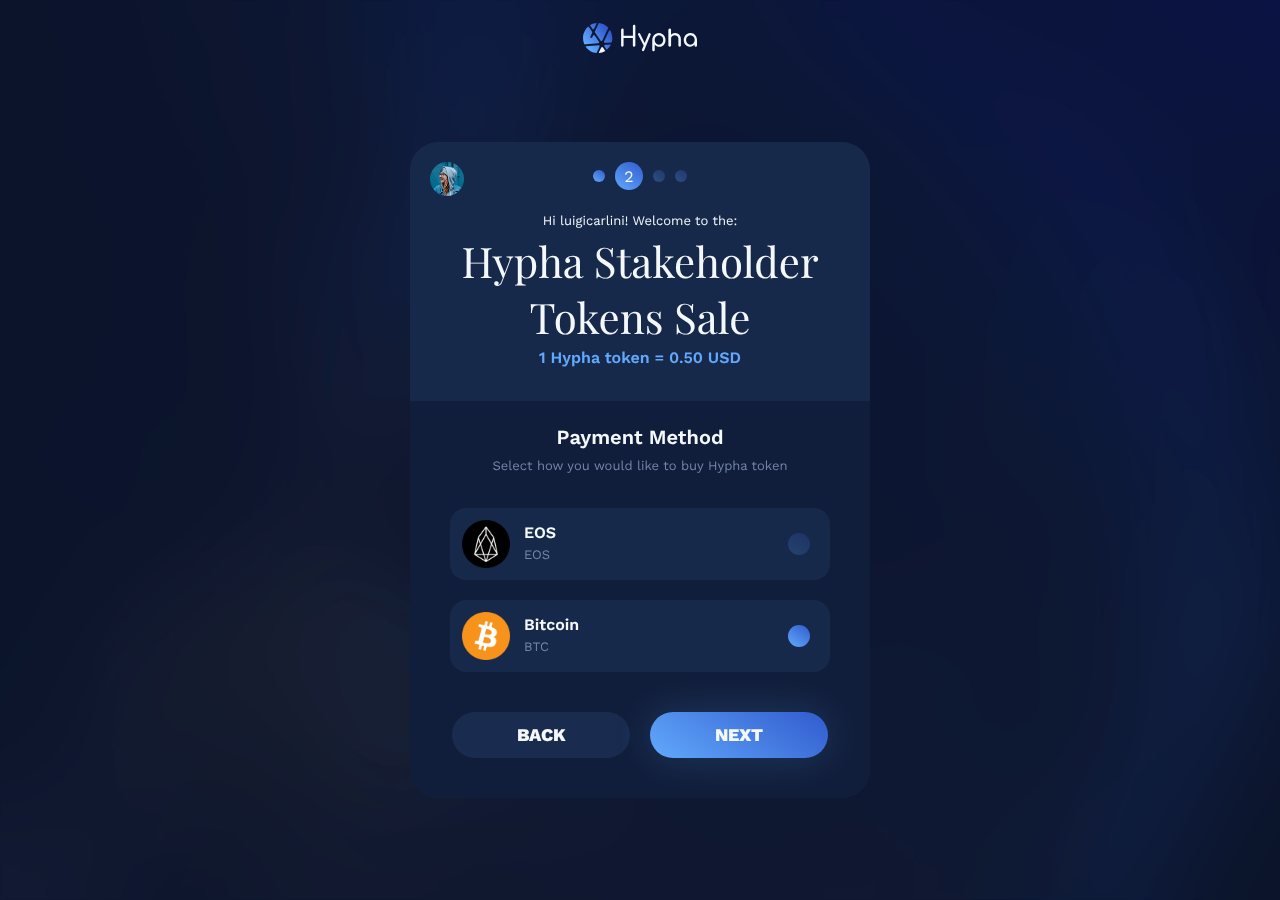
==== step-2-locked.html @ c818105a "steps update" ====
<!DOCTYPE html>
<html lang="en">

<head>
    <meta charset="UTF-8">
    <meta name="viewport" content="width=device-width, initial-scale=1.0">
    <title>Hypha :: Token Sale</title>
    <link rel="stylesheet" href="css/style.css" />
    <link rel="icon" type="image/x-icon" href="img/favicon.png">
    <link rel="preconnect" href="https://fonts.googleapis.com">
    <link rel="preconnect" href="https://fonts.gstatic.com" crossorigin>
    <link
        href="https://fonts.googleapis.com/css2?family=Playfair+Display:ital@0;1&family=Work+Sans:ital,wght@0,300;0,400;0,600;0,700;1,300;1,400;1,600;1,700&display=swap"
        rel="stylesheet">
</head>




<body>
    <header>
        <a href="https://hypha.earth/" target="_blank">
            <img src="img/logos/logo-white.svg" />
        </a>
    </header>
    <main>
        <section class="multistep">
            <div class="area">
                <div id="buyhypha-wizard">
                    <div id="step-2">
                        <div class="generic-card glow-back has-link token-options-to-buy">
                            <div class="wrappo">
                                <div class="step-nav">
                                    <div class="stp done"></div>
                                    <div class="stp active">
                                        <p>2</p>
                                    </div>
                                    <div class="stp"></div>
                                    <div class="stp"></div>
                                </div>
                                <div id="account-image">
                                    <img src="img/avatars/avatar.jpg" />
                                </div>
                                <div class="top">
                                    <p class="text-small white">Hi <span id="account-name">luigicarlini</span>! Welcome to the:</p>
                                    <h2 class="titles white">Hypha Stakeholder Tokens Sale</h2>
                                    <p class="subtitle">1 Hypha token = <span id="hypha-value-usd">0.50</span> USD</p>
                                </div>
                                <div class="bottom">
                                    <p class="text-big white">Payment Method</p>
                                    <p class="text-small">Select how you would like to buy Hypha token</p>
                                    <div id="payment-options">
                                        <div class="token-select" id="choose-EOS">
                                            <img src="img/tokens/eos.png">
                                            <div>
                                                <p class="white bold">EOS</p>
                                                <p class="grey text-small">EOS</p>
                                            </div>
                                        </div>
                                        <div class="token-select selected" id="choose-BTC">
                                            <img src="img/tokens/btc.png">
                                            <div>
                                                <p class="white bold">Bitcoin</p>
                                                <p class="grey text-small">BTC</p>
                                            </div>
                                        </div>
                                    </div>
                                    <div class="steps-action">
                                        <button class="button secondary" id="button-previous">Back</button>
                                        <button class="button primary" id="button-next">Next</button>
                                    </div>

                                </div>
                            </div>
                        </div>
                    </div>
                </div>
            </div>
        </section>
    </main>

</body>

</html>
---- css/style.css ----
:root {
    --footer-blu: #101B34;
    --dark-blu: #111E3B;
    --card-dark-blu: #17294A;
    --light-blu: #61A9FC;
    --lb-transp: rgba(97,169,252,0.1);
    --lb-transp-hover: rgba(97,169,252,0.2);
    --lb-transp-3: rgba(97,169,252,0.07);
    --grey: #7485AA;    
    --white: #F4F8FB;
    --gradient: linear-gradient(35Deg, #61A9FC, #315BCE);
    --titles: 'Playfair Display', serif;
    --text: 'Work Sans', sans-serif;

    --kern: -.4px;

    --glow-shadow: 0px 0px 40px rgba(97,169,252,0.2);
    --glow-shadow-hover: 0px 0px 60px rgba(97,169,252,0.5);
}

* {
    box-sizing: border-box;
}

html {
    scroll-behavior: smooth;
}

body,html {
    margin:0;
    color:var(--grey);
    font-family: var(--text);
    font-weight:400;
    text-rendering: geometricPrecision;
    
}

.multistep {
    background-color:var(--dark-blu);
    width:100%;
    min-height: 100svh;
    background-image:url('../img/backgrounds/background.png');
    background-size:cover;
}

header {
    position:fixed;
    top:0;
    width:100%;
    height:80px;
    display:flex;
    align-items: center;
    justify-content: center;
}

header img {
    width:114px;
    
}

a {
    color:var(--light-blu);
    text-decoration: underline;
    font-weight:600;
}

.area {
    width:calc(100% - 40px);
    display:flex;
    align-items: center;
    justify-content: center;
    min-height:100svh;
    padding:80px 0px 40px 0px;
    margin:auto;
    position:relative;
    perspective: 800px;
}

.bold {
    font-weight: 600;
}

.white {
    color:var(--white);
}

.light-blu {
    color:var(--light-blu);
}

.small {
    font-size:13px;
}

.title-small {
    font-size:28px;
    font-weight:800;
    line-height:1.2em;
}



.titles {
    font-size:42px;
    font-family: var(--titles);
    margin-top:0;
    margin-bottom:0;
    font-weight: 400;

}

.subtitle {
    color:var(--light-blu);
    font-weight:600;
    margin:0;
}

.text-big {
    font-size:20px;
    font-weight:600;
    margin-top:0;
    margin-bottom: 4px;
}

p {
    font-size:16px;
    line-height:1.6em;
    margin:0;
}

.text-small {
    font-size:13px;
    margin-top:0;
}

.big-amount {
    font-size:40px;
    margin:0;
    font-weight: 300;
}


/* generic card*/
.generic-card {
    width:460px;
    position:relative;
    
}


.glow-back:before {
    content:"";
    width:calc(100% + 0px);
    height:calc(100% + 0px);
    position:absolute;
    left:-0px;
    top:-0px;
    background:var(--gradient);
    border-radius:30px;
    transition-duration:.3s;
    opacity:0;
    box-shadow: var(--glow-shadow);
}

.glow-back:hover:before{
    opacity:1;
    width:calc(100% + 6px);
    height:calc(100% + 6px);
    left:-3px;
    top:-3px;
}


.generic-card .wrappo {
    border-radius:28px;
    padding-top:60px;
    background-color:var(--card-dark-blu);
    position:relative;
    overflow:hidden;
}

.steps-action {
    display:flex;
    align-items: center;
    justify-content: center;
    gap:20px;
    margin-top:40px;
}

.button {
    text-transform: uppercase;
    font-weight:800;
    font-size:18px;
    color:var(--white);
    border-radius:50px;
    padding:14px 38px;
    transition-duration: .3s;
    line-height:1em;
    display:inline-block;
    text-decoration: none;
    border:none;
    font-family: var(--text);
    text-align: center;
    width:178px;
    text-align: center;
    cursor:pointer;
}

.primary {
    background:var(--gradient);
    box-shadow: var(--glow-shadow);
}

.primary:hover {
    box-shadow: var(--glow-shadow-hover);
    transform:scale(1.015);
}
.secondary {
    background: var(--lb-transp);
}

.secondary:hover {
    transform:scale(1.015);
    background: var(--lb-transp-hover);
}


#step-1,
#step-2,
#step-3,
#step-4,
#step-5 {
    position:relative;
}

.step-nav {
    display:flex;
    gap:10px;
    align-items: center;
    justify-content: center;
    width:100%;
    position: absolute;
    top: 20px;
    left: calc(50%);
    transform: translateX(-50%);
    
}

.step-nav .stp {
    width:12px;
    height:12px;
    border-radius:100%;
    background:var(--gradient);
    opacity:.3;
    display:flex;
    align-items: center;
    justify-content: center;
    color:var(--white);
}

.step-nav .stp p {
    color:var(--white);
}

.step-nav .stp.done {
    opacity:1;
}

.step-nav .stp.active {
    width:28px;
    height:28px;
    opacity:1;
}


.account-vaidation .text-small {
    margin-top:20px;
}


.generic-card .top {
    padding:0px 30px 40px 30px;
    text-align: center;
}

.generic-card .bottom {
    padding:40px;
    background:var(--dark-blu);
    text-align: center;
}

input {
    border:none;
    padding:16px 12px;
    background-color: var(--lb-transp-3);
    border-radius: 12px;
    width:100%;
    color:var(--white);
    font-family: var(--text);
    box-sizing: border-box;
    text-align: center;
}


input.error {
    border:1px solid red;
}

input::placeholder {
    color:var(--light-blu);
    opacity:.6;
    text-align: center;
}

input:focus-visible,
input:focus {
    color:var(--light-blu);
    outline:none;
    background:var(--lb-transp);

}

input:focus-visible::placeholder,
input:focus::placeholder {
    opacity:0;
}


#account-image {
    position:absolute;
    top:20px;
    left:20px;
    width:34px;
}

#account-image img {
    width:100%;
    border-radius: 100%;
    aspect-ratio: 1 / 1;
    object-fit: cover;
}

#payment-options,
#token-type-options {
    margin-top:30px;
    display: flex;
    flex-direction: row;
    gap:20px;
    flex-wrap: wrap;
}

.token-select {
    display: flex;
    align-items: center;
    justify-content: flex-start;
    gap:14px;
    padding:12px;
    background:var(--card-dark-blu);
    border-radius:16px;
    min-width: 100%;
    position:relative;
    text-align: left;
    transition-duration: .3s;
    cursor:pointer;
}

.token-select:hover {
    transform:scale(1.02);
}

.token-select::after {
    content:"";
    width:22px;
    height:22px;
    position: absolute;
    right:20px;
    top:50%;
    transform:translateY(-50%);
    border-radius:100%;
    background:var(--gradient);
    opacity:.2;
}

.token-select.selected::after {
    opacity:1;
}

.token-select img {
    width:48px;
}

.token-purchase-selection .top,
.token-options-to-buy .top {
    padding-top:10px;
    padding-bottom:30px;
}

.token-purchase-selection .bottom,
.token-options-to-buy .bottom {
    padding-top:20px;
}

.cont-count {
    display: flex;
    align-items: center;
    gap:10px;
    justify-content: center;
}
.cont-count img {
    width:20px;
}

.input-amount {
    margin:30px 0px 0px 0px;
    position: relative;
}

.input-amount input::placeholder {
    color:var(--white);
    opacity:1;
}

.input-amount input:focus-visible::placeholder,
.input-amount input:focus::placeholder {
    opacity:0;
}

.input-amount::after {
    background-image: url('../img/tokens/hypha-icon.png');
    background-size: 26px;
    content: "";
    height: 26px;
    position: absolute;
    right: 16px;
    top: 15px;
    width: 26px;
}

.input-amount input {
    font-size:22px;
    font-weight:300;
}

#converter {
    display: flex;
    font-size: 14px;
    justify-content: center;
    margin-top: 20px;
    color:var(--white);
}

.conv-cript {
    border-right: 1px solid var(--light-blu);
    padding-right: 10px;
}

.conv-usd {
    margin-left: 10px;
}

.amount-to-choose .bottom {
    padding-top:30px;
}

#total-hypha-to-buy {
    color:var(--white);
    font-size:22px;
}

.final-step #selected-method {
    color:var(--white);
}

.final-step h2 {
    margin-bottom:20px;
    margin-top:10px;
}

.final-step .top {
    padding-bottom:25px;
}

.final-step .bottom {
    padding-top:25px;
}

.btc-bill-card,
.eos-bill-card {
    background:var(--card-dark-blu);
    border-radius: 12px;
    margin: 0;
    padding: 18px;
    text-align: left;
    width: -webkit-max-content;
    width: -moz-max-content;
    width: 100%;
    color:var(--light-blu);
    font-size:14px;

}

.btc-address-title div {
    display: flex;
    justify-content: space-between;
}

#hypha-btc-address {
    font-weight: 600;
    color:var(--white);
}

.copy {
    background: url('../img/icons/copy-icon.svg');
    background-size: 18px;
    background-position: center;
    background-repeat: no-repeat;
    cursor: pointer;
    height: 20px;
    margin-left: 20px;
    position: relative;
    width: 24px;
}

.btc-amount-space {
    border-top: 1px solid var(--lb-transp);
    display: flex;
    justify-content: space-between;
    margin-top: 12px;
    padding-top: 12px;
}

#total-btc-to-send {
    color:var(--white);
    font-weight:600;
    margin-left:10px;
}


.address-title, .eos-amount-space, .memo-space {
    align-items: center;
    display: flex;
    justify-content: space-between;
}

.eos-amount-space, .memo-space {
    border-top: 1px solid var(--lb-transp);
    margin-top: 14px;
    padding-top: 10px;
}

#hypha-eos-address,
#hypha-eos-memo,
#total-eos-to-send,
#total-eos-to-send {
    color:var(--white);
    margin-left:10px;
}

.btc-bottom {
    text-align: left;
    display:flex;
    gap:10px;
    margin-top:20px;
    align-items: center;
}

.btc-bottom #btc-qr-code {
    width:160px;
    min-width: 160px;
}

.btc-bottom .text-small {
    margin-top:10px;
}


.btc-bottom #btc-qr-code img {
    width:100%;
}

.eos-bottom {
    margin-top:20px;
}

.explainer {
    position: relative;
    text-align: center;
    font-size: 12px;
    font-style: italic;
    width: 100%;
    bottom: 0;
    margin-top: 40px;
}

.error-message {
    color: red;
    font-size: 13px;
    margin-top: 10px;
}

@media screen and (max-width : 500px) {
    .generic-card {
        width:100%;
    }

    .button {
        width:calc(50% - 10px);
    }

    .generic-card .bottom {
        padding:20px;
    }

    .generic-card .top {
        padding:0px 20px 20px 20px;
    }

    .titles {
        font-size:36px;
    }

    .token-purchase-selection .top, 
    .token-options-to-buy .top {
        padding-bottom:20px;
    }

    .btc-bottom {
        text-align:center;
    }

    .btc-bottom .white.bold,
    .btc-bottom #btc-qr-code  {
        display:none;
    }

    #hypha-btc-address {
        font-size:11px;
    }

    
}
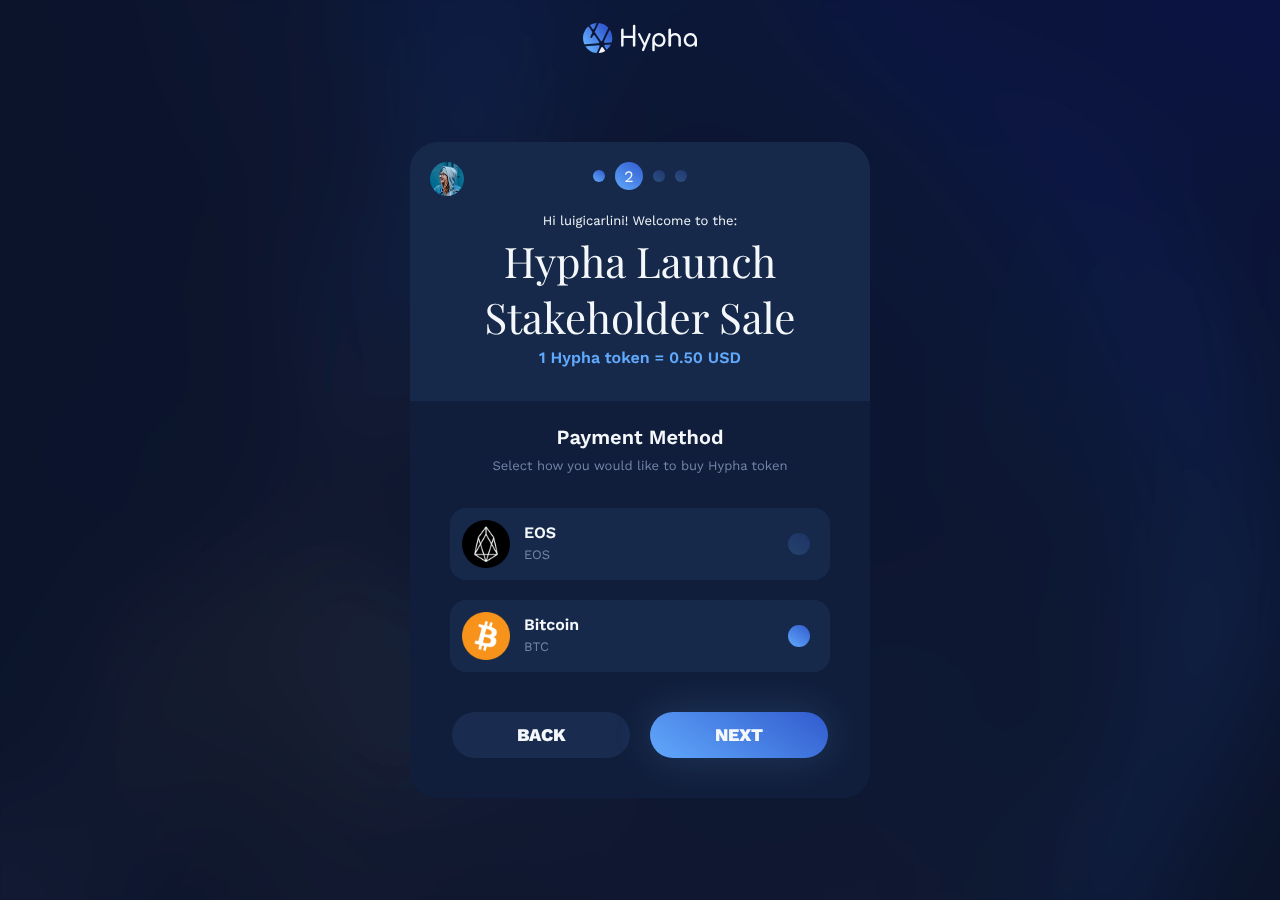
==== commit 78a1431e: "content ready" ====
--- a/step-2-locked.html
+++ b/step-2-locked.html
@@ -43,7 +43,7 @@
                                 </div>
                                 <div class="top">
                                     <p class="text-small white">Hi <span id="account-name">luigicarlini</span>! Welcome to the:</p>
-                                    <h2 class="titles white">Hypha Stakeholder Tokens Sale</h2>
+                                    <h2 class="titles white">Hypha Launch Stakeholder Sale</h2>
                                     <p class="subtitle">1 Hypha token = <span id="hypha-value-usd">0.50</span> USD</p>
                                 </div>
                                 <div class="bottom">
